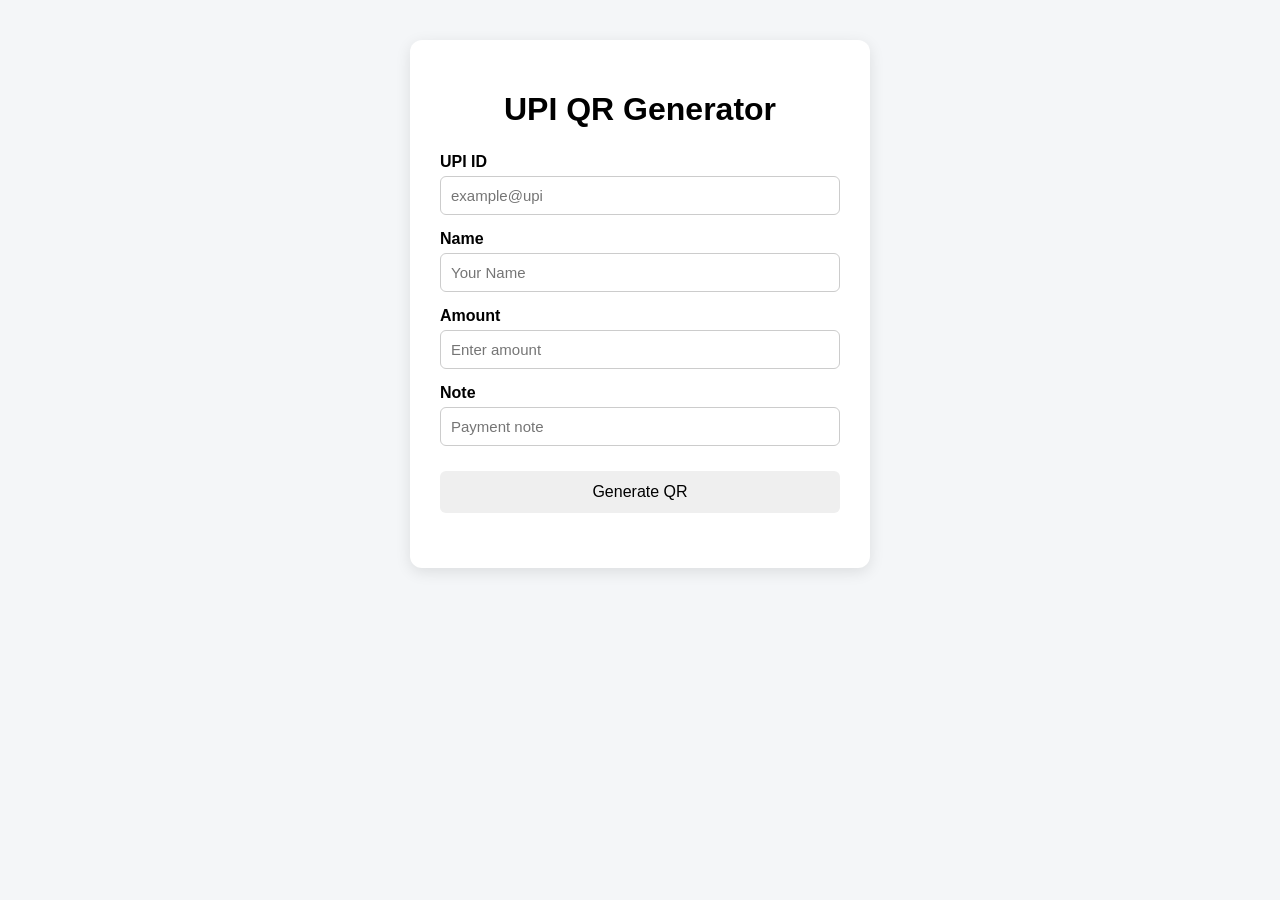
==== frontend/index.html @ a7f2362c "Create QR generator interface" ====
<!DOCTYPE html>
<html lang="en">

<head>
    <meta charset="UTF-8">
    <meta name="viewport" content="width=device-width, initial-scale=1.0">

    <title>UPI QR Generator</title>

    <link rel="stylesheet" href="style.css">
</head>

<body>

    <div class="container">

        <h1>UPI QR Generator</h1>

        <label for="upiId">UPI ID</label>
        <input type="text" id="upiId" placeholder="example@upi">

        <label for="name">Name</label>
        <input type="text" id="name" placeholder="Your Name">

        <label for="amount">Amount</label>
        <input type="number" id="amount" placeholder="Enter amount">

        <label for="note">Note</label>
        <input type="text" id="note" placeholder="Payment note">

        <button id="generateBtn">Generate QR</button>

        <div id="qrcode"></div>

    </div>

    <script src="script.js"></script>

</body>

</html>
---- frontend/style.css ----
body {
    font-family: Arial, sans-serif;
    background: #f4f6f8;
    margin: 0;
    padding: 40px;
    display: flex;
    justify-content: center;
}

.container {
    background: white;
    width: 400px;
    padding: 30px;
    border-radius: 12px;
    box-shadow: 0 4px 15px rgba(0, 0, 0, 0.1);
}

h1 {
    text-align: center;
    margin-bottom: 25px;
}

label {
    display: block;
    margin-top: 15px;
    margin-bottom: 5px;
    font-weight: bold;
}

input {
    width: 100%;
    padding: 10px;
    box-sizing: border-box;
    border: 1px solid #ccc;
    border-radius: 6px;
    font-size: 15px;
}

button {
    width: 100%;
    margin-top: 25px;
    padding: 12px;
    border: none;
    border-radius: 6px;
    font-size: 16px;
    cursor: pointer;
}

#qrcode {
    margin-top: 25px;
    text-align: center;
}
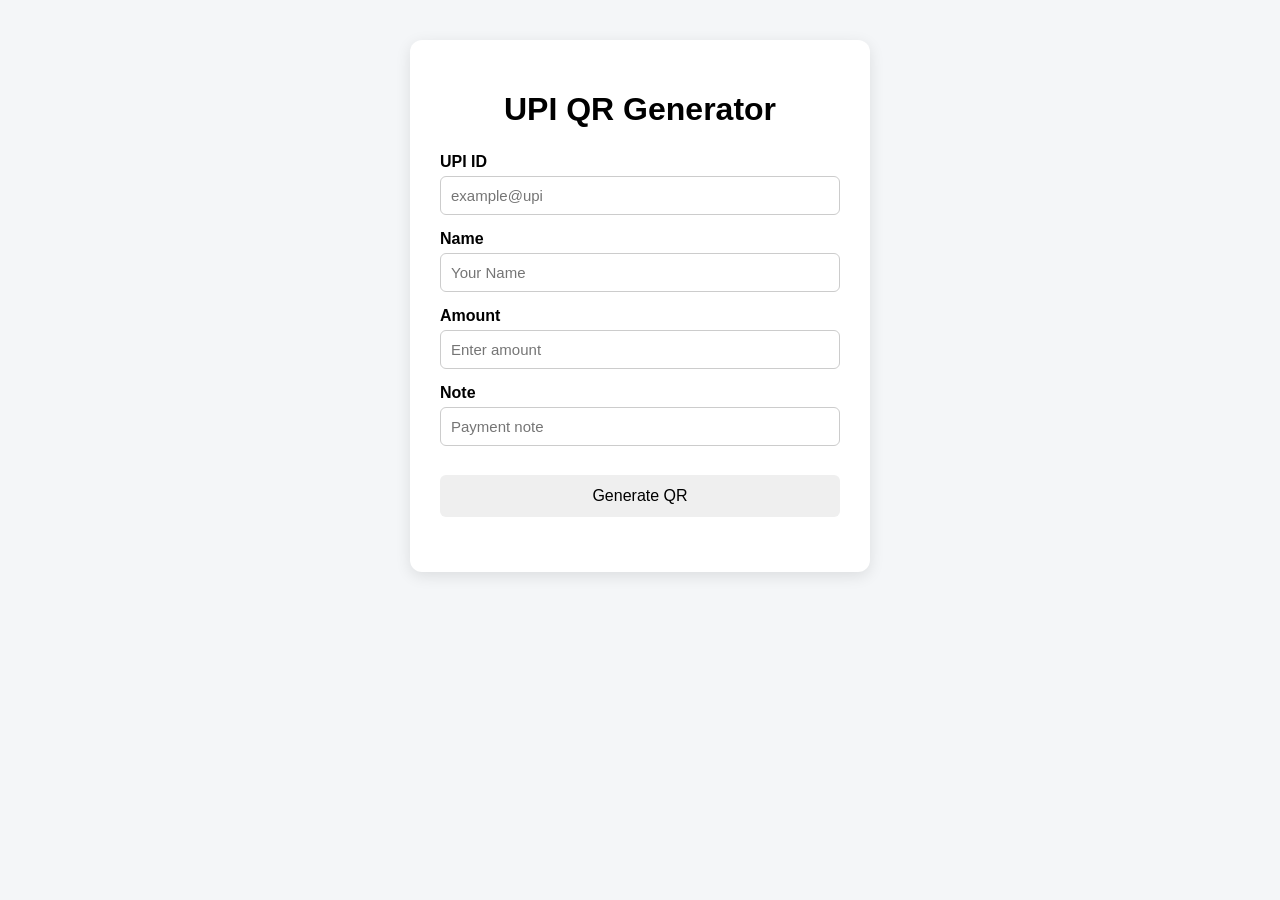
==== commit 9e89e797: "Add input validation" ====
--- a/frontend/index.html
+++ b/frontend/index.html
@@ -18,15 +18,19 @@
 
         <label for="upiId">UPI ID</label>
         <input type="text" id="upiId" placeholder="example@upi">
+        <div class="error" id="upiIdError"></div>
 
         <label for="name">Name</label>
         <input type="text" id="name" placeholder="Your Name">
+        <div class="error" id="nameError"></div>
 
         <label for="amount">Amount</label>
         <input type="number" id="amount" placeholder="Enter amount">
+        <div class="error" id="amountError"></div>
 
         <label for="note">Note</label>
         <input type="text" id="note" placeholder="Payment note">
+        <div class="error" id="noteError"></div>
 
         <button id="generateBtn">Generate QR</button>
 
@@ -34,6 +38,7 @@
 
     </div>
 
+    <script src="qrcode.min.js"></script>
     <script src="script.js"></script>
 
 </body>
--- a/frontend/style.css
+++ b/frontend/style.css
@@ -49,4 +49,14 @@
 #qrcode {
     margin-top: 25px;
     text-align: center;
+}
+
+.error {
+    color: red;
+    font-size: 13px;
+    margin-top: 4px;
+}
+
+.input-error {
+    border: 1px solid red;
 }
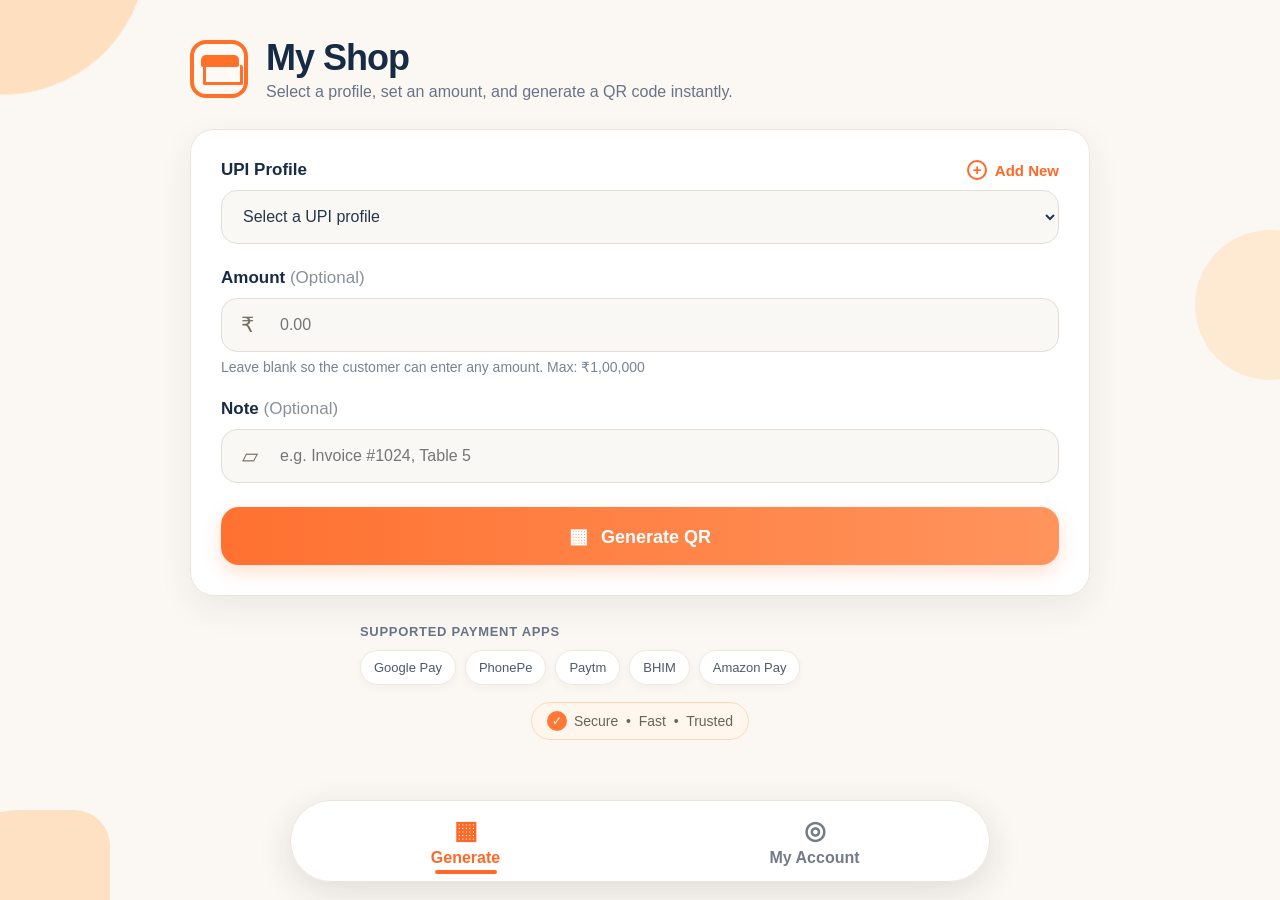
==== commit 97633a93: "version 1.5 (a)" ====
--- a/frontend/index.html
+++ b/frontend/index.html
@@ -4,39 +4,227 @@
 <head>
     <meta charset="UTF-8">
     <meta name="viewport" content="width=device-width, initial-scale=1.0">
-
-    <title>UPI QR Generator</title>
-
+    <title>UPI Payment Manager</title>
     <link rel="stylesheet" href="style.css">
 </head>
 
 <body>
 
-    <div class="container">
-
-        <h1>UPI QR Generator</h1>
-
-        <label for="upiId">UPI ID</label>
-        <input type="text" id="upiId" placeholder="example@upi">
-        <div class="error" id="upiIdError"></div>
-
-        <label for="name">Name</label>
-        <input type="text" id="name" placeholder="Your Name">
-        <div class="error" id="nameError"></div>
-
-        <label for="amount">Amount</label>
-        <input type="number" id="amount" placeholder="Enter amount">
-        <div class="error" id="amountError"></div>
-
-        <label for="note">Note</label>
-        <input type="text" id="note" placeholder="Payment note">
-        <div class="error" id="noteError"></div>
-
-        <button id="generateBtn">Generate QR</button>
-
-        <div id="qrcode"></div>
-
+    <div class="bg-shape shape-one"></div>
+    <div class="bg-shape shape-two"></div>
+    <div class="bg-shape shape-three"></div>
+
+    <div class="app">
+
+        <header class="header">
+            <div class="brand">
+                <div class="brand-icon">
+                    <span></span>
+                    <span></span>
+                    <span></span>
+                    <span></span>
+                </div>
+
+                <div>
+                    <h1 id="shopNameTitle">My Shop</h1>
+                    <p>Select a profile, set an amount, and generate a QR code instantly.</p>
+                </div>
+            </div>
+        </header>
+
+        <!-- Generate Screen -->
+        <main id="generateSection">
+
+            <div class="payment-card">
+
+                <div class="form-group">
+                    <div class="label-row">
+                        <label for="upiId">UPI Profile</label>
+                        <button type="button" class="add-new-btn" id="addNewProfileBtn">
+                            <span>+</span> Add New
+                        </button>
+                    </div>
+
+                    <select id="upiId">
+                        <option value="">Select a UPI profile</option>
+                    </select>
+
+                    <div class="error" id="upiIdError"></div>
+                </div>
+
+                <div class="form-group">
+                    <label for="amount">
+                        Amount <span class="optional">(Optional)</span>
+                    </label>
+
+                    <div class="amount-input">
+                        <span class="rupee">₹</span>
+                        <input type="number" id="amount" placeholder="0.00" min="1" max="100000">
+                    </div>
+
+                    <p class="helper-text">
+                        Leave blank so the customer can enter any amount. Max: ₹1,00,000
+                    </p>
+
+                    <div class="error" id="amountError"></div>
+                </div>
+
+                <div class="form-group">
+                    <label for="note">
+                        Note <span class="optional">(Optional)</span>
+                    </label>
+
+                    <div class="note-input">
+                        <span class="note-icon">▱</span>
+                        <input type="text" id="note" placeholder="e.g. Invoice #1024, Table 5">
+                    </div>
+
+                    <div class="error" id="noteError"></div>
+                </div>
+
+                <button id="generateBtn" class="generate-btn" type="button">
+                    <span class="button-qr-icon">▦</span>
+                    Generate QR
+                </button>
+            </div>
+
+            <!-- QR Preview -->
+            <section class="qr-section">
+
+                <div id="paymentCard" class="payment-card-preview hidden">
+
+                    <div class="payment-card-header">
+                        <div>
+                            <p class="payment-label">PAYMENT REQUEST</p>
+                            <h2 id="cardShopName">My Shop</h2>
+                        </div>
+                        <div class="upi-badge">UPI</div>
+                    </div>
+
+                    <div class="scan-text">Scan to Pay</div>
+
+                    <div id="qrcode" class="qr-container"></div>
+
+                    <div class="payment-info">
+                        <div id="cardAmountRow" class="amount-row">
+                            <span class="amount-label">Amount</span>
+                            <strong id="cardAmount">Pay any amount</strong>
+                        </div>
+
+                        <div id="cardNoteRow" class="info-row">
+                            <span>Note</span>
+                            <strong id="cardNote">No note</strong>
+                        </div>
+
+                        <div class="info-row">
+                            <span>UPI ID</span>
+                            <strong id="cardUpiId">-</strong>
+                        </div>
+                    </div>
+
+                    <div class="card-footer">
+                        Scan with any supported UPI app
+                    </div>
+                </div>
+
+                <div id="qrActions" class="qr-actions hidden">
+                    <button id="downloadQrBtn" class="action-btn" type="button">
+                        ↓ &nbsp; Download QR
+                    </button>
+                    <button id="shareQrBtn" class="action-btn" type="button">
+                        ↗ &nbsp; Share
+                    </button>
+                </div>
+
+                <div class="supported-section">
+                    <p class="supported-title">SUPPORTED PAYMENT APPS</p>
+                    <div class="payment-apps">
+                        <span>Google Pay</span>
+                        <span>PhonePe</span>
+                        <span>Paytm</span>
+                        <span>BHIM</span>
+                        <span>Amazon Pay</span>
+                    </div>
+                </div>
+
+                <div class="trust-message">
+                    <span class="shield">✓</span>
+                    <span>Secure&nbsp; • &nbsp;Fast&nbsp; • &nbsp;Trusted</span>
+                </div>
+
+            </section>
+        </main>
+
+        <!-- My Account Screen -->
+        <main id="accountSection" class="hidden">
+
+            <div class="account-card">
+
+                <div class="account-header">
+                    <div>
+                        <h2>My Account</h2>
+                        <p>Manage your shop and UPI profiles.</p>
+                    </div>
+                    <div class="account-avatar">◎</div>
+                </div>
+
+                <div class="form-group">
+                    <label for="shopNameInput">Shop / Firm Name</label>
+                    <input type="text" id="shopNameInput" placeholder="Enter shop or firm name">
+                </div>
+
+                <div class="profiles-header">
+                    <div>
+                        <h3>UPI Profiles</h3>
+                        <p>Save up to 5 UPI profiles.</p>
+                    </div>
+                    <span class="profile-count">0 / 5</span>
+                </div>
+
+                <div id="profilesList" class="profiles-list"></div>
+
+                <div id="profileForm" class="profile-form hidden">
+                    <div class="profile-form-header">
+                        <h3>Add UPI Profile</h3>
+                        <button type="button" id="closeProfileForm" class="close-btn">×</button>
+                    </div>
+
+                    <div class="form-group">
+                        <label for="profileName">Profile Name</label>
+                        <input type="text" id="profileName" placeholder="e.g. Personal, Shop, Business">
+                        <div id="profileNameError" class="error"></div>
+                    </div>
+
+                    <div class="form-group">
+                        <label for="profileUpiId">UPI ID</label>
+                        <input type="text" id="profileUpiId" placeholder="example@upi">
+                        <div id="profileUpiIdError" class="error"></div>
+                    </div>
+
+                    <button type="button" id="saveProfileBtn" class="generate-btn">
+                        Save Profile
+                    </button>
+                </div>
+
+                <button id="addProfileBtn" class="secondary-btn" type="button">
+                    + Add UPI Profile
+                </button>
+            </div>
+        </main>
     </div>
+
+    <!-- Bottom Navigation -->
+    <nav class="bottom-nav">
+        <button id="generateNav" class="nav-item active" type="button">
+            <span class="nav-icon qr-nav-icon">▦</span>
+            <span>Generate</span>
+        </button>
+
+        <button id="accountNav" class="nav-item" type="button">
+            <span class="nav-icon account-nav-icon">◎</span>
+            <span>My Account</span>
+        </button>
+    </nav>
 
     <script src="qrcode.min.js"></script>
     <script src="script.js"></script>
--- a/frontend/style.css
+++ b/frontend/style.css
@@ -1,62 +1,909 @@
+/* =========================================
+   GLOBAL
+========================================= */
+
+* {
+    box-sizing: border-box;
+    margin: 0;
+    padding: 0;
+}
+
 body {
-    font-family: Arial, sans-serif;
-    background: #f4f6f8;
-    margin: 0;
-    padding: 40px;
-    display: flex;
+    font-family: Arial, Helvetica, sans-serif;
+    background: #fbf8f4;
+    color: #172b44;
+    min-height: 100vh;
+    padding-bottom: 110px;
+    overflow-x: hidden;
+}
+
+button,
+input,
+select {
+    font: inherit;
+}
+
+button {
+    cursor: pointer;
+}
+
+.hidden {
+    display: none !important;
+}
+
+
+/* =========================================
+   BACKGROUND DECORATION
+========================================= */
+
+.bg-shape {
+    position: fixed;
+    pointer-events: none;
+    z-index: -1;
+    opacity: 0.75;
+}
+
+.shape-one {
+    width: 180px;
+    height: 180px;
+    background: #ffd9b0;
+    border-radius: 0 0 80% 20%;
+    top: -70px;
+    left: -55px;
+    transform: rotate(20deg);
+}
+
+.shape-two {
+    width: 150px;
+    height: 150px;
+    background: #ffe5c9;
+    border-radius: 50%;
+    right: -65px;
+    top: 230px;
+}
+
+.shape-three {
+    width: 180px;
+    height: 180px;
+    background: #ffd8b2;
+    border-radius: 50% 20% 50% 30%;
+    bottom: -90px;
+    left: -70px;
+}
+
+
+/* =========================================
+   APP CONTAINER
+========================================= */
+
+.app {
+    width: min(900px, calc(100% - 32px));
+    margin: 0 auto;
+    padding-top: 38px;
+}
+
+
+/* =========================================
+   HEADER
+========================================= */
+
+.header {
+    margin-bottom: 28px;
+}
+
+.brand {
+    display: flex;
+    align-items: center;
+    gap: 18px;
+}
+
+.brand-icon {
+    width: 58px;
+    height: 58px;
+    border: 4px solid #ff7028;
+    border-radius: 16px;
+    position: relative;
+    background: #fffaf5;
+    flex-shrink: 0;
+}
+
+/* simple shop-like icon */
+
+.brand-icon::before {
+    content: "";
+    position: absolute;
+    width: 34px;
+    height: 17px;
+    border: 3px solid #ff7028;
+    border-top: none;
+    left: 9px;
+    bottom: 9px;
+    border-radius: 2px;
+}
+
+.brand-icon::after {
+    content: "";
+    position: absolute;
+    width: 38px;
+    height: 12px;
+    background: #ff7028;
+    left: 7px;
+    top: 11px;
+    border-radius: 5px 5px 2px 2px;
+}
+
+.brand h1 {
+    font-size: 36px;
+    line-height: 1.1;
+    font-weight: 750;
+    letter-spacing: -1px;
+}
+
+.brand p {
+    margin-top: 5px;
+    font-size: 16px;
+    color: #687386;
+}
+
+
+/* =========================================
+   MAIN FORM CARD
+========================================= */
+
+.payment-card {
+    background: rgba(255, 255, 255, 0.94);
+    border: 1px solid #ebe4dc;
+    border-radius: 24px;
+    padding: 30px;
+    box-shadow: 0 12px 35px rgba(40, 34, 27, 0.07);
+}
+
+.form-group {
+    margin-bottom: 24px;
+}
+
+.form-group>label,
+.label-row label {
+    display: block;
+    font-size: 17px;
+    font-weight: 650;
+    margin-bottom: 10px;
+}
+
+.optional {
+    color: #89909b;
+    font-weight: 400;
+}
+
+.label-row {
+    display: flex;
+    justify-content: space-between;
+    align-items: center;
+    margin-bottom: 10px;
+}
+
+.label-row label {
+    margin-bottom: 0;
+}
+
+.add-new-btn {
+    border: none;
+    background: transparent;
+    color: #ff6825;
+    font-weight: 600;
+    font-size: 15px;
+}
+
+.add-new-btn span {
+    display: inline-flex;
+    align-items: center;
     justify-content: center;
-}
-
-.container {
+    width: 20px;
+    height: 20px;
+    border: 2px solid #ff6825;
+    border-radius: 50%;
+    margin-right: 4px;
+}
+
+
+/* =========================================
+   INPUTS
+========================================= */
+
+input,
+select {
+    width: 100%;
+    height: 54px;
+    border: 1px solid #e2ddd7;
+    border-radius: 16px;
+    background: #faf8f5;
+    color: #26364b;
+    padding: 0 17px;
+    outline: none;
+    transition: 0.2s ease;
+}
+
+select {
+    appearance: auto;
+}
+
+input:focus,
+select:focus {
+    border-color: #ff8a4d;
+    box-shadow: 0 0 0 3px rgba(255, 112, 40, 0.10);
     background: white;
-    width: 400px;
+}
+
+.amount-input,
+.note-input {
+    position: relative;
+}
+
+.amount-input input {
+    padding-left: 58px;
+}
+
+.rupee {
+    position: absolute;
+    left: 20px;
+    top: 50%;
+    transform: translateY(-50%);
+    font-size: 21px;
+    color: #796c61;
+    z-index: 1;
+}
+
+.note-input input {
+    padding-left: 58px;
+}
+
+.note-icon {
+    position: absolute;
+    left: 21px;
+    top: 50%;
+    transform: translateY(-50%);
+    font-size: 21px;
+    color: #796c61;
+    z-index: 1;
+}
+
+.helper-text {
+    margin-top: 7px;
+    color: #788294;
+    font-size: 14px;
+}
+
+.error {
+    color: #d94841;
+    font-size: 13px;
+    margin-top: 6px;
+}
+
+
+/* =========================================
+   GENERATE BUTTON
+========================================= */
+
+.generate-btn {
+    width: 100%;
+    height: 58px;
+    border: none;
+    border-radius: 18px;
+    background: linear-gradient(90deg, #ff7130, #ff945d);
+    color: white;
+    font-size: 18px;
+    font-weight: 700;
+    box-shadow: 0 7px 18px rgba(255, 112, 40, 0.22);
+    transition: transform 0.15s ease, box-shadow 0.15s ease;
+}
+
+.generate-btn:hover {
+    transform: translateY(-1px);
+    box-shadow: 0 10px 22px rgba(255, 112, 40, 0.28);
+}
+
+.generate-btn:active {
+    transform: translateY(1px);
+}
+
+.button-qr-icon {
+    margin-right: 8px;
+    font-size: 20px;
+}
+
+
+/* =========================================
+   QR SECTION
+========================================= */
+
+.qr-section {
+    margin-top: 22px;
+}
+
+.payment-card-preview {
+    width: min(560px, 100%);
+    margin: 0 auto;
+    padding: 14px;
+    border-radius: 22px;
+    background: white;
+    border: 1px solid #e7dfd6;
+    box-shadow: 0 12px 35px rgba(40, 34, 27, 0.08);
+}
+
+.payment-card-preview::before {
+    content: "";
+    display: block;
+    position: absolute;
+}
+
+.payment-card-preview {
+    position: relative;
+    overflow: hidden;
+}
+
+
+/* =========================================
+   INNER PAYMENT CARD
+========================================= */
+
+.payment-card-header {
+    padding: 12px 12px 8px;
+    display: flex;
+    justify-content: space-between;
+    align-items: flex-start;
+}
+
+.payment-label {
+    color: #ff6825;
+    font-size: 13px;
+    font-weight: 700;
+    letter-spacing: 0.8px;
+    margin-bottom: 6px;
+}
+
+.payment-card-header h2 {
+    font-size: 27px;
+    color: #172b44;
+}
+
+.upi-badge {
+    color: #ff6825;
+    border: 1px solid #ffc59f;
+    background: #fff8f2;
+    border-radius: 12px;
+    padding: 7px 11px;
+    font-weight: 700;
+}
+
+
+/* =========================================
+   SCAN TEXT
+========================================= */
+
+.scan-text {
+    display: flex;
+    align-items: center;
+    justify-content: center;
+    gap: 14px;
+    margin: 12px 0 14px;
+    font-size: 18px;
+    font-weight: 650;
+}
+
+.scan-text::before,
+.scan-text::after {
+    content: "";
+    width: 28px;
+    height: 2px;
+    background: #ff9b69;
+}
+
+
+/* =========================================
+   QR
+========================================= */
+
+.qr-container {
+    width: 220px;
+    height: 220px;
+    margin: 0 auto 22px;
+    padding: 13px;
+    border-radius: 17px;
+    background: white;
+    border: 2px solid #ffe0c9;
+    box-shadow: 0 4px 18px rgba(255, 112, 40, 0.10);
+    display: flex;
+    align-items: center;
+    justify-content: center;
+}
+
+.qr-container canvas {
+    width: 100% !important;
+    height: 100% !important;
+    image-rendering: pixelated;
+}
+
+
+/* =========================================
+   PAYMENT INFO
+========================================= */
+
+.payment-info {
+    margin: 0 12px 14px;
+    padding: 12px 20px;
+    background: white;
+    border: 1px solid #eee7df;
+    border-radius: 17px;
+}
+
+.amount-row,
+.info-row {
+    display: flex;
+    justify-content: space-between;
+    align-items: center;
+    gap: 15px;
+    padding: 12px 0;
+}
+
+.amount-row+.info-row,
+.info-row+.info-row {
+    border-top: 1px solid #eee7df;
+}
+
+.amount-label,
+.info-row span {
+    color: #747d8b;
+}
+
+.amount-row strong {
+    font-size: 20px;
+    color: #172b44;
+}
+
+.info-row strong {
+    font-size: 15px;
+    color: #26364b;
+    text-align: right;
+    word-break: break-word;
+}
+
+.card-footer {
+    text-align: center;
+    color: #707a88;
+    font-size: 14px;
+    padding: 7px 10px 13px;
+}
+
+
+/* =========================================
+   ACTION BUTTONS
+========================================= */
+
+.qr-actions {
+    width: min(560px, 100%);
+    margin: 12px auto 0;
+    display: grid;
+    grid-template-columns: 1fr 1fr;
+    gap: 10px;
+}
+
+.action-btn {
+    height: 50px;
+    border-radius: 16px;
+    border: 1px solid #ffd3b6;
+    background: #fff9f4;
+    color: #f56b29;
+    font-weight: 650;
+    transition: 0.2s ease;
+}
+
+.action-btn:hover {
+    background: #fff0e5;
+}
+
+
+/* =========================================
+   SUPPORTED APPS
+========================================= */
+
+.supported-section {
+    margin: 28px auto 0;
+    width: min(560px, 100%);
+}
+
+.supported-title {
+    font-size: 13px;
+    color: #687386;
+    font-weight: 700;
+    letter-spacing: 0.7px;
+    margin-bottom: 11px;
+}
+
+.payment-apps {
+    display: flex;
+    gap: 9px;
+    flex-wrap: wrap;
+}
+
+.payment-apps span {
+    background: white;
+    border: 1px solid #eee7df;
+    border-radius: 20px;
+    padding: 9px 13px;
+    font-size: 13px;
+    color: #4f5968;
+    box-shadow: 0 3px 10px rgba(40, 34, 27, 0.04);
+}
+
+
+/* =========================================
+   TRUST
+========================================= */
+
+.trust-message {
+    width: fit-content;
+    margin: 17px auto 0;
+    padding: 8px 15px;
+    border-radius: 20px;
+    background: #fff6ee;
+    border: 1px solid #ffd8bc;
+    color: #6c625b;
+    display: flex;
+    align-items: center;
+    gap: 7px;
+    font-size: 14px;
+}
+
+.shield {
+    width: 20px;
+    height: 20px;
+    border-radius: 50%;
+    background: #ff7836;
+    color: white;
+    display: inline-flex;
+    align-items: center;
+    justify-content: center;
+    font-size: 12px;
+}
+
+
+/* =========================================
+   MY ACCOUNT
+========================================= */
+
+.account-card {
+    background: rgba(255, 255, 255, 0.94);
+    border: 1px solid #ebe4dc;
+    border-radius: 24px;
     padding: 30px;
-    border-radius: 12px;
-    box-shadow: 0 4px 15px rgba(0, 0, 0, 0.1);
-}
-
-h1 {
+    box-shadow: 0 12px 35px rgba(40, 34, 27, 0.07);
+}
+
+.account-header {
+    display: flex;
+    justify-content: space-between;
+    align-items: center;
+    margin-bottom: 28px;
+}
+
+.account-header h2 {
+    font-size: 28px;
+}
+
+.account-header p {
+    color: #788294;
+    margin-top: 5px;
+}
+
+.account-avatar {
+    width: 50px;
+    height: 50px;
+    border-radius: 50%;
+    background: #fff0e5;
+    color: #ff7028;
+    display: flex;
+    align-items: center;
+    justify-content: center;
+    font-size: 27px;
+}
+
+
+/* =========================================
+   PROFILES
+========================================= */
+
+.profiles-header {
+    display: flex;
+    justify-content: space-between;
+    align-items: center;
+    margin: 28px 0 15px;
+}
+
+.profiles-header h3 {
+    font-size: 18px;
+}
+
+.profiles-header p {
+    margin-top: 4px;
+    color: #788294;
+    font-size: 14px;
+}
+
+.profile-count {
+    background: #fff0e5;
+    color: #f36b2b;
+    padding: 7px 11px;
+    border-radius: 14px;
+    font-size: 13px;
+    font-weight: 700;
+}
+
+.profiles-list {
+    display: flex;
+    flex-direction: column;
+    gap: 10px;
+}
+
+.profile-item {
+    display: flex;
+    align-items: center;
+    justify-content: space-between;
+    padding: 14px;
+    border: 1px solid #ebe5de;
+    border-radius: 16px;
+    background: #fffdfb;
+}
+
+.profile-info {
+    display: flex;
+    align-items: center;
+    gap: 12px;
+}
+
+.profile-icon {
+    width: 42px;
+    height: 42px;
+    border-radius: 13px;
+    background: #fff0e5;
+    color: #ff7028;
+    display: flex;
+    align-items: center;
+    justify-content: center;
+    font-size: 20px;
+}
+
+.profile-details strong {
+    display: block;
+    font-size: 15px;
+}
+
+.profile-details span {
+    color: #788294;
+    font-size: 13px;
+}
+
+.delete-profile-btn {
+    border: none;
+    background: transparent;
+    color: #d95c52;
+    font-size: 20px;
+}
+
+
+/* =========================================
+   PROFILE FORM
+========================================= */
+
+.profile-form {
+    margin-top: 18px;
+    padding: 20px;
+    background: #fffaf6;
+    border: 1px solid #eee1d6;
+    border-radius: 18px;
+}
+
+.profile-form-header {
+    display: flex;
+    justify-content: space-between;
+    align-items: center;
+    margin-bottom: 18px;
+}
+
+.profile-form-header h3 {
+    font-size: 18px;
+}
+
+.close-btn {
+    border: none;
+    background: transparent;
+    font-size: 25px;
+    color: #7c7f84;
+}
+
+.secondary-btn {
+    width: 100%;
+    height: 52px;
+    margin-top: 18px;
+    border: 1px solid #ffd0b1;
+    border-radius: 16px;
+    background: #fff8f2;
+    color: #f36b2b;
+    font-weight: 650;
+}
+
+.empty-profile {
     text-align: center;
-    margin-bottom: 25px;
-}
-
-label {
-    display: block;
-    margin-top: 15px;
-    margin-bottom: 5px;
-    font-weight: bold;
-}
-
-input {
-    width: 100%;
-    padding: 10px;
-    box-sizing: border-box;
-    border: 1px solid #ccc;
-    border-radius: 6px;
-    font-size: 15px;
-}
-
-button {
-    width: 100%;
-    margin-top: 25px;
-    padding: 12px;
+    padding: 25px;
+    color: #7c8592;
+}
+
+.empty-icon {
+    font-size: 30px;
+    margin-bottom: 7px;
+}
+
+
+/* =========================================
+   BOTTOM NAVIGATION
+========================================= */
+
+.bottom-nav {
+    position: fixed;
+    bottom: 18px;
+    left: 50%;
+    transform: translateX(-50%);
+    width: min(700px, calc(100% - 32px));
+    height: 82px;
+    border-radius: 42px;
+    background: rgba(255, 255, 255, 0.96);
+    border: 1px solid #ebe4dc;
+    box-shadow: 0 10px 35px rgba(30, 25, 20, 0.12);
+    display: flex;
+    justify-content: space-around;
+    align-items: center;
+    z-index: 100;
+    backdrop-filter: blur(12px);
+}
+
+.nav-item {
+    width: 150px;
+    height: 65px;
     border: none;
-    border-radius: 6px;
-    font-size: 16px;
-    cursor: pointer;
-}
-
-#qrcode {
-    margin-top: 25px;
-    text-align: center;
-}
-
-.error {
-    color: red;
-    font-size: 13px;
-    margin-top: 4px;
-}
-
-.input-error {
-    border: 1px solid red;
+    background: transparent;
+    color: #747b86;
+    display: flex;
+    flex-direction: column;
+    align-items: center;
+    justify-content: center;
+    gap: 4px;
+    font-weight: 600;
+    position: relative;
+}
+
+.nav-item.active {
+    color: #ff6825;
+}
+
+.nav-item.active::after {
+    content: "";
+    position: absolute;
+    bottom: 0;
+    width: 62px;
+    height: 4px;
+    border-radius: 4px;
+    background: #ff6825;
+}
+
+.nav-icon {
+    font-size: 25px;
+}
+
+
+/* =========================================
+   MOBILE
+========================================= */
+
+@media (max-width: 650px) {
+
+    body {
+        padding-bottom: 105px;
+    }
+
+    .app {
+        width: calc(100% - 22px);
+        padding-top: 22px;
+    }
+
+    .brand {
+        gap: 12px;
+    }
+
+    .brand-icon {
+        width: 47px;
+        height: 47px;
+        border-width: 3px;
+    }
+
+    .brand-icon::before {
+        width: 27px;
+        height: 14px;
+        left: 7px;
+        bottom: 7px;
+        border-width: 2px;
+    }
+
+    .brand-icon::after {
+        width: 30px;
+        height: 9px;
+        left: 6px;
+        top: 9px;
+    }
+
+    .brand h1 {
+        font-size: 25px;
+        letter-spacing: -0.5px;
+    }
+
+    .brand p {
+        font-size: 13px;
+        line-height: 1.4;
+    }
+
+    .payment-card,
+    .account-card {
+        padding: 20px;
+        border-radius: 20px;
+    }
+
+    .form-group {
+        margin-bottom: 20px;
+    }
+
+    .payment-card-header h2 {
+        font-size: 23px;
+    }
+
+    .qr-container {
+        width: 205px;
+        height: 205px;
+    }
+
+    .payment-info {
+        margin-left: 5px;
+        margin-right: 5px;
+        padding: 10px 14px;
+    }
+
+    .qr-actions {
+        gap: 8px;
+    }
+
+    .action-btn {
+        font-size: 13px;
+    }
+
+    .payment-apps {
+        gap: 6px;
+    }
+
+    .payment-apps span {
+        font-size: 12px;
+        padding: 8px 10px;
+    }
+
+    .bottom-nav {
+        bottom: 12px;
+        height: 72px;
+        width: calc(100% - 22px);
+    }
+
+    .nav-item {
+        height: 57px;
+        width: 120px;
+        font-size: 13px;
+    }
+
+    .nav-icon {
+        font-size: 22px;
+    }
 }
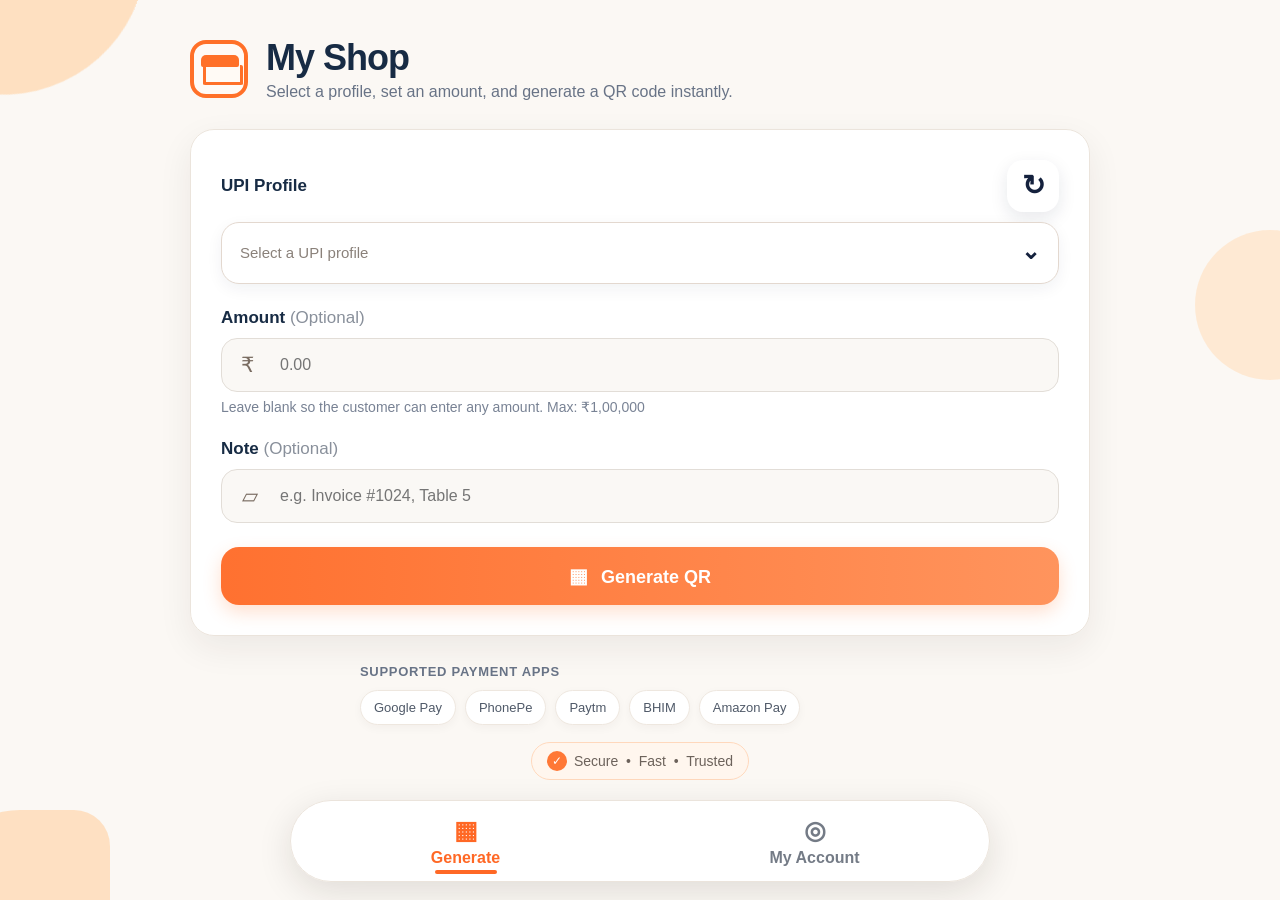
==== commit b00d8eab: "final version 1.5" ====
--- a/frontend/index.html
+++ b/frontend/index.html
@@ -40,15 +40,36 @@
                 <div class="form-group">
                     <div class="label-row">
                         <label for="upiId">UPI Profile</label>
-                        <button type="button" class="add-new-btn" id="addNewProfileBtn">
-                            <span>+</span> Add New
+                        <button id="resetBtn" class="reset-btn" type="button">
+                            ↻
                         </button>
                     </div>
 
-                    <select id="upiId">
-                        <option value="">Select a UPI profile</option>
-                    </select>
-
+                    <div class="upi-dropdown" id="upiDropdown">
+                    
+                        <!-- Hidden native select -->
+                        <select id="upiId" class="upi-native-select" aria-hidden="true">
+                            <option value="">
+                                Select a UPI profile
+                            </option>
+                        </select>
+                    
+                        <!-- Visible custom dropdown -->
+                        <button type="button" class="upi-dropdown-trigger" id="upiDropdownTrigger" aria-haspopup="listbox"
+                            aria-expanded="false">
+                            <span id="upiSelectedContent" class="upi-selected-content">
+                                <span class="upi-selected-placeholder">
+                                    Select a UPI profile
+                                </span>
+                            </span>
+                    
+                            <span class="upi-dropdown-arrow">⌄</span>
+                        </button>
+                    
+                        <div class="upi-dropdown-menu hidden" id="upiDropdownMenu" role="listbox"></div>
+                    
+                    </div>
+                    
                     <div class="error" id="upiIdError"></div>
                 </div>
 
@@ -168,17 +189,37 @@
                     <div class="account-avatar">◎</div>
                 </div>
 
-                <div class="form-group">
-                    <label for="shopNameInput">Shop / Firm Name</label>
-                    <input type="text" id="shopNameInput" placeholder="Enter shop or firm name">
+                <!-- Shop -->
+                <div class="account-info-section">
+                
+                    <span class="account-info-label">
+                        Shop / Firm Name
+                    </span>
+                
+                    <div id="shopNameDisplay" class="account-info-value">
+                        My Shop
+                    </div>
+                
+                    <div id="shopNameEdit" class="account-edit-field hidden">
+                        <input type="text" id="shopNameInput" placeholder="Enter shop or firm name">
+                    </div>
+                
                 </div>
 
                 <div class="profiles-header">
+                
                     <div>
                         <h3>UPI Profiles</h3>
-                        <p>Save up to 5 UPI profiles.</p>
-                    </div>
-                    <span class="profile-count">0 / 5</span>
+                
+                        <p>
+                            Your saved payment profiles.
+                        </p>
+                    </div>
+                
+                    <span class="profile-count">
+                        0 / 5
+                    </span>
+                
                 </div>
 
                 <div id="profilesList" class="profiles-list"></div>
@@ -206,9 +247,26 @@
                     </button>
                 </div>
 
-                <button id="addProfileBtn" class="secondary-btn" type="button">
-                    + Add UPI Profile
-                </button>
+                <div class="account-actions">
+                
+                    <button id="editAccountBtn" class="edit-account-btn" type="button">
+                        ✎ Edit
+                    </button>
+                
+                    <button id="saveAccountBtn" class="save-account-btn hidden" type="button">
+                        ✓ Save
+                    </button>
+                
+                </div>
+
+                <div id="editProfileActions" class="edit-profile-actions hidden">
+                
+                    <button id="addProfileBtn" class="secondary-btn" type="button">
+                        + Add UPI Profile
+                    </button>
+                    <div id="profileLimitError" class="error"></div>
+                
+                </div>
             </div>
         </main>
     </div>
--- a/frontend/style.css
+++ b/frontend/style.css
@@ -906,4 +906,504 @@
     .nav-icon {
         font-size: 22px;
     }
+}
+
+/* ==========================================
+   RESET / REFRESH BUTTON
+   ========================================== */
+
+.reset-btn {
+    width: 52px;
+    height: 52px;
+
+    border: none;
+    border-radius: 16px;
+
+    background: #fff;
+    color: #14213d;
+
+    font-size: 28px;
+    font-weight: 600;
+
+    display: flex;
+    align-items: center;
+    justify-content: center;
+
+    cursor: pointer;
+
+    box-shadow:
+        0 6px 18px rgba(20, 33, 61, 0.10);
+
+    transition:
+        transform 0.2s ease,
+        box-shadow 0.2s ease,
+        background 0.2s ease;
+
+    flex-shrink: 0;
+}
+
+
+/* Hover */
+.reset-btn:hover {
+    background: #fff4ea;
+
+    transform: translateY(-2px);
+
+    box-shadow:
+        0 9px 22px rgba(20, 33, 61, 0.14);
+}
+
+
+/* Press */
+.reset-btn:active {
+    transform: scale(0.94);
+
+    box-shadow:
+        0 4px 10px rgba(20, 33, 61, 0.10);
+}
+
+
+/* Refresh rotation when clicked */
+.reset-btn.resetting {
+    animation: resetSpin 0.45s ease;
+}
+
+
+@keyframes resetSpin {
+
+    0% {
+        transform: rotate(0deg);
+    }
+
+    100% {
+        transform: rotate(360deg);
+    }
+
+}
+
+/* ==========================================
+   ACCOUNT VIEW / EDIT MODE
+   ========================================== */
+
+.account-info-section {
+    margin-top: 24px;
+    margin-bottom: 28px;
+}
+
+.account-info-label {
+    display: block;
+
+    font-size: 13px;
+    font-weight: 700;
+
+    color: #777;
+
+    text-transform: uppercase;
+    letter-spacing: 0.7px;
+
+    margin-bottom: 8px;
+}
+
+
+.account-info-value {
+    min-height: 50px;
+
+    display: flex;
+    align-items: center;
+
+    padding: 0 16px;
+
+    background: #fff;
+
+    border: 1px solid #eee3da;
+
+    border-radius: 14px;
+
+    color: #14213d;
+
+    font-size: 16px;
+    font-weight: 600;
+
+    box-sizing: border-box;
+}
+
+
+.account-edit-field {
+    width: 100%;
+}
+
+
+.account-edit-field input {
+    width: 100%;
+    box-sizing: border-box;
+}
+
+
+/* ==========================================
+   ACCOUNT ACTION BUTTONS
+   ========================================== */
+
+.account-actions {
+    display: flex;
+    justify-content: flex-end;
+
+    margin-top: 28px;
+}
+
+
+.edit-account-btn,
+.save-account-btn {
+    border: none;
+
+    min-width: 100px;
+    height: 46px;
+
+    padding: 0 20px;
+
+    border-radius: 14px;
+
+    font-size: 15px;
+    font-weight: 700;
+
+    cursor: pointer;
+
+    transition:
+        transform 0.2s ease,
+        box-shadow 0.2s ease;
+}
+
+
+.edit-account-btn {
+    background: #14213d;
+    color: #fff;
+
+    box-shadow:
+        0 6px 16px rgba(20, 33, 61, 0.16);
+}
+
+
+.save-account-btn {
+    background: linear-gradient(135deg,
+            #f4a261,
+            #e76f51);
+
+    color: #fff;
+
+    box-shadow:
+        0 6px 16px rgba(231, 111, 81, 0.20);
+}
+
+
+.edit-account-btn:hover,
+.save-account-btn:hover {
+    transform: translateY(-2px);
+}
+
+
+.edit-account-btn:active,
+.save-account-btn:active {
+    transform: scale(0.96);
+}
+
+
+/* ==========================================
+   EDIT PROFILE ACTIONS
+   ========================================== */
+
+.edit-profile-actions {
+    margin-top: 16px;
+}
+
+
+.edit-profile-actions .secondary-btn {
+    width: 100%;
+}
+
+
+/* ==========================================
+   EDIT MODE PROFILE ITEMS
+   ========================================== */
+
+.profile-item.edit-mode {
+    padding-right: 10px;
+}
+
+
+/* ==========================================
+   HIDDEN
+   ========================================== */
+
+.hidden {
+    display: none !important;
+}
+
+.delete-confirm {
+    background: #e76f51 !important;
+    color: #fff !important;
+}
+
+/* ==========================================
+   CUSTOM UPI PROFILE DROPDOWN
+   ========================================== */
+
+.upi-dropdown {
+    position: relative;
+    width: 100%;
+}
+
+
+/* ------------------------------------------
+   Hide native select
+   ------------------------------------------ */
+
+.upi-native-select {
+    position: absolute;
+    width: 1px;
+    height: 1px;
+    opacity: 0;
+    pointer-events: none;
+}
+
+
+/* ------------------------------------------
+   Main dropdown button
+   ------------------------------------------ */
+
+.upi-dropdown-trigger {
+    width: 100%;
+    min-height: 62px;
+
+    padding: 10px 48px 10px 18px;
+
+    border: 1.5px solid #e3d8cf;
+    border-radius: 18px;
+
+    background: #ffffff;
+
+    color: #14213d;
+
+    font-family: inherit;
+    text-align: left;
+
+    cursor: pointer;
+
+    position: relative;
+
+    box-shadow:
+        0 5px 16px rgba(20, 33, 61, 0.06);
+
+    transition:
+        border-color 0.2s ease,
+        box-shadow 0.2s ease;
+}
+
+.upi-dropdown-trigger:hover {
+    border-color: #f4a261;
+}
+
+.upi-dropdown-trigger:focus {
+    outline: none;
+
+    border-color: #f4a261;
+
+    box-shadow:
+        0 0 0 4px rgba(244, 162, 97, 0.14),
+        0 6px 18px rgba(20, 33, 61, 0.08);
+}
+
+
+/* ------------------------------------------
+   Selected profile
+   ------------------------------------------ */
+
+.upi-selected-content {
+    display: flex;
+    flex-direction: column;
+    gap: 2px;
+
+    overflow: hidden;
+}
+
+.upi-selected-name {
+    font-size: 16px;
+    font-weight: 700;
+
+    color: #14213d;
+
+    white-space: nowrap;
+    overflow: hidden;
+    text-overflow: ellipsis;
+}
+
+.upi-selected-id {
+    font-size: 13px;
+    font-weight: 400;
+
+    color: #7a726c;
+
+    white-space: nowrap;
+    overflow: hidden;
+    text-overflow: ellipsis;
+}
+
+.upi-selected-placeholder {
+    font-size: 15px;
+    font-weight: 400;
+
+    color: #8a817a;
+}
+
+
+/* ------------------------------------------
+   Arrow
+   ------------------------------------------ */
+
+.upi-dropdown-arrow {
+    position: absolute;
+
+    right: 18px;
+    top: 50%;
+
+    transform: translateY(-55%);
+
+    font-size: 23px;
+    font-weight: 600;
+
+    color: #14213d;
+
+    transition: transform 0.2s ease;
+
+    pointer-events: none;
+}
+
+.upi-dropdown.open .upi-dropdown-arrow {
+    transform:
+        translateY(-45%) rotate(180deg);
+}
+
+
+/* ------------------------------------------
+   Open dropdown menu
+   ------------------------------------------ */
+
+.upi-dropdown-menu {
+    position: absolute;
+
+    top: calc(100% + 8px);
+    left: 0;
+    right: 0;
+
+    z-index: 100;
+
+    padding: 7px;
+
+    background: #ffffff;
+
+    border: 1px solid #eadfd6;
+    border-radius: 18px;
+
+    box-shadow:
+        0 14px 35px rgba(20, 33, 61, 0.14);
+
+    max-height: 280px;
+    overflow-y: auto;
+}
+
+
+/* ------------------------------------------
+   Individual profile option
+   ------------------------------------------ */
+
+.upi-dropdown-option {
+    width: 100%;
+
+    display: flex;
+    flex-direction: column;
+    gap: 3px;
+
+    padding: 12px 13px;
+
+    border: none;
+    border-radius: 13px;
+
+    background: transparent;
+
+    text-align: left;
+
+    font-family: inherit;
+
+    cursor: pointer;
+
+    transition:
+        background 0.15s ease,
+        transform 0.15s ease;
+}
+
+.upi-dropdown-option:hover {
+    background: #fff4ea;
+}
+
+.upi-dropdown-option.selected {
+    background: #fff0e3;
+}
+
+
+/* Profile name */
+
+.upi-option-name {
+    font-size: 16px;
+    font-weight: 700;
+
+    color: #14213d;
+}
+
+
+/* UPI ID */
+
+.upi-option-id {
+    font-size: 13px;
+    font-weight: 400;
+
+    color: #7a726c;
+
+    word-break: break-all;
+}
+
+
+/* ------------------------------------------
+   Empty state
+   ------------------------------------------ */
+
+.upi-dropdown-empty {
+    padding: 14px;
+
+    font-size: 14px;
+    color: #8a817a;
+
+    text-align: center;
+}
+
+
+/* ------------------------------------------
+   Scrollbar
+   ------------------------------------------ */
+
+.upi-dropdown-menu::-webkit-scrollbar {
+    width: 6px;
+}
+
+.upi-dropdown-menu::-webkit-scrollbar-track {
+    background: transparent;
+}
+
+.upi-dropdown-menu::-webkit-scrollbar-thumb {
+    background: #d8cdc4;
+    border-radius: 10px;
+}
+
+
+/* Utility */
+
+.upi-dropdown-menu.hidden {
+    display: none;
 }
